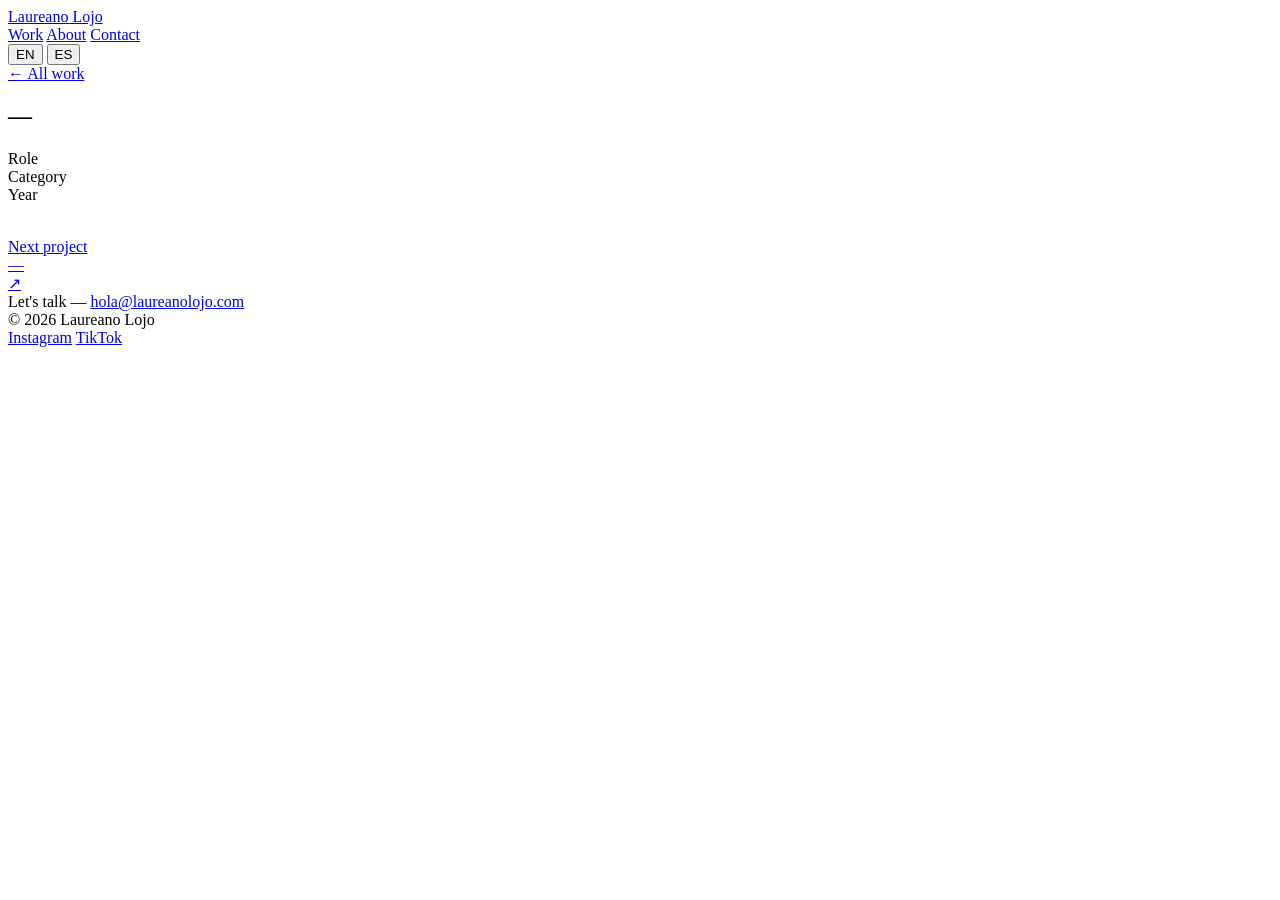
==== project.html @ 5b1f00d1 "Add files via upload" ====
<!DOCTYPE html>
<html lang="en">
<head>
<meta charset="UTF-8">
<meta name="viewport" content="width=device-width, initial-scale=1.0">
<title>Project — Laureano Lojo</title>
<link rel="preconnect" href="https://fonts.googleapis.com">
<link rel="preconnect" href="https://fonts.gstatic.com" crossorigin>
<link href="https://fonts.googleapis.com/css2?family=Space+Grotesk:wght@400;500;600;700&family=Inter:wght@400;500&display=swap" rel="stylesheet">
<link rel="stylesheet" href="assets/style.css">
</head>
<body>

<header>
  <div class="bar wrap">
    <a class="wordmark" href="index.html">Laureano Lojo</a>
    <div class="navwrap">
      <nav>
        <a href="projects.html" data-en="Work" data-es="Trabajo">Work</a>
        <a href="index.html#about" data-en="About" data-es="Sobre mí">About</a>
        <a href="index.html#contact" data-en="Contact" data-es="Contacto">Contact</a>
      </nav>
      <div class="langtoggle">
        <button data-lang="en" class="active">EN</button>
        <button data-lang="es">ES</button>
      </div>
    </div>
  </div>
</header>

<main class="wrap" id="pd-root">
  <section class="pd-hero">
    <a class="pd-back" href="projects.html">← <span data-en="All work" data-es="Todo el trabajo">All work</span></a>
    <h1 class="pd-title" id="pd-title">—</h1>
    <div class="pd-meta">
      <div><span class="k" data-en="Role" data-es="Rol">Role</span><span class="v" id="pd-role-v"></span></div>
      <div><span class="k" data-en="Category" data-es="Categoría">Category</span><span class="v" id="pd-cat-v"></span></div>
      <div><span class="k" data-en="Year" data-es="Año">Year</span><span class="v" id="pd-year-v"></span></div>
    </div>
    <div class="pd-cover"><img id="pd-cover-img" src="" alt=""></div>
  </section>

  <section class="pd-body">
    <p id="pd-desc"></p>
  </section>

  <section class="pd-gallery" id="pd-gallery"></section>

  <a class="pd-next" id="pd-next-link" href="#">
    <div>
      <div class="label" data-en="Next project" data-es="Siguiente proyecto">Next project</div>
      <div class="name" id="pd-next-name">—</div>
    </div>
    <div>↗</div>
  </a>
</main>

<footer class="wrap" id="contact">
  <div class="big"><span data-en="Let's talk —" data-es="Hablemos —">Let's talk —</span> <a href="mailto:hola@laureanolojo.com">hola@laureanolojo.com</a></div>
  <div class="foot-row">
    <span>© 2026 Laureano Lojo</span>
    <div class="socials">
      <a href="https://instagram.com/laureanolojo" target="_blank" rel="noopener">Instagram</a>
      <a href="https://tiktok.com/@laureanolojo" target="_blank" rel="noopener">TikTok</a>
    </div>
  </div>
</footer>

<script src="assets/data.js"></script>
<script src="assets/main.js"></script>
</body>
</html>
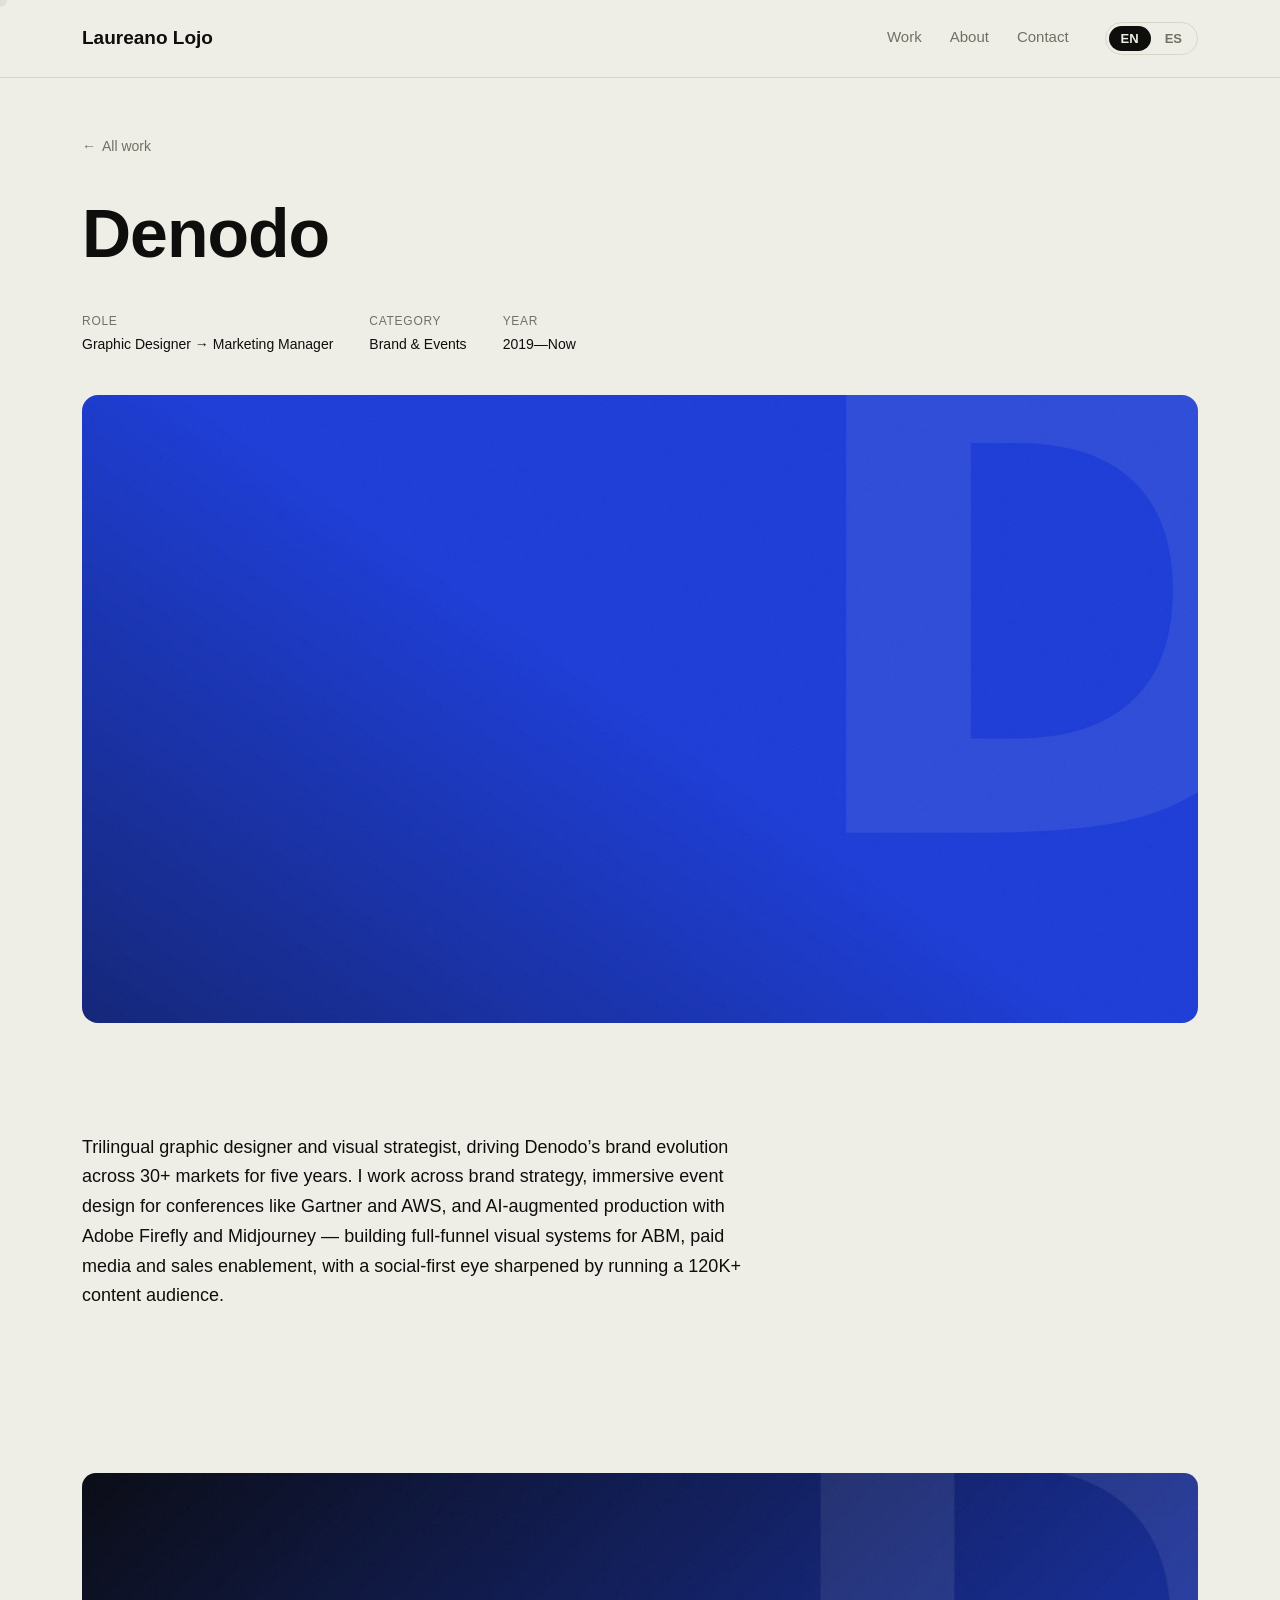
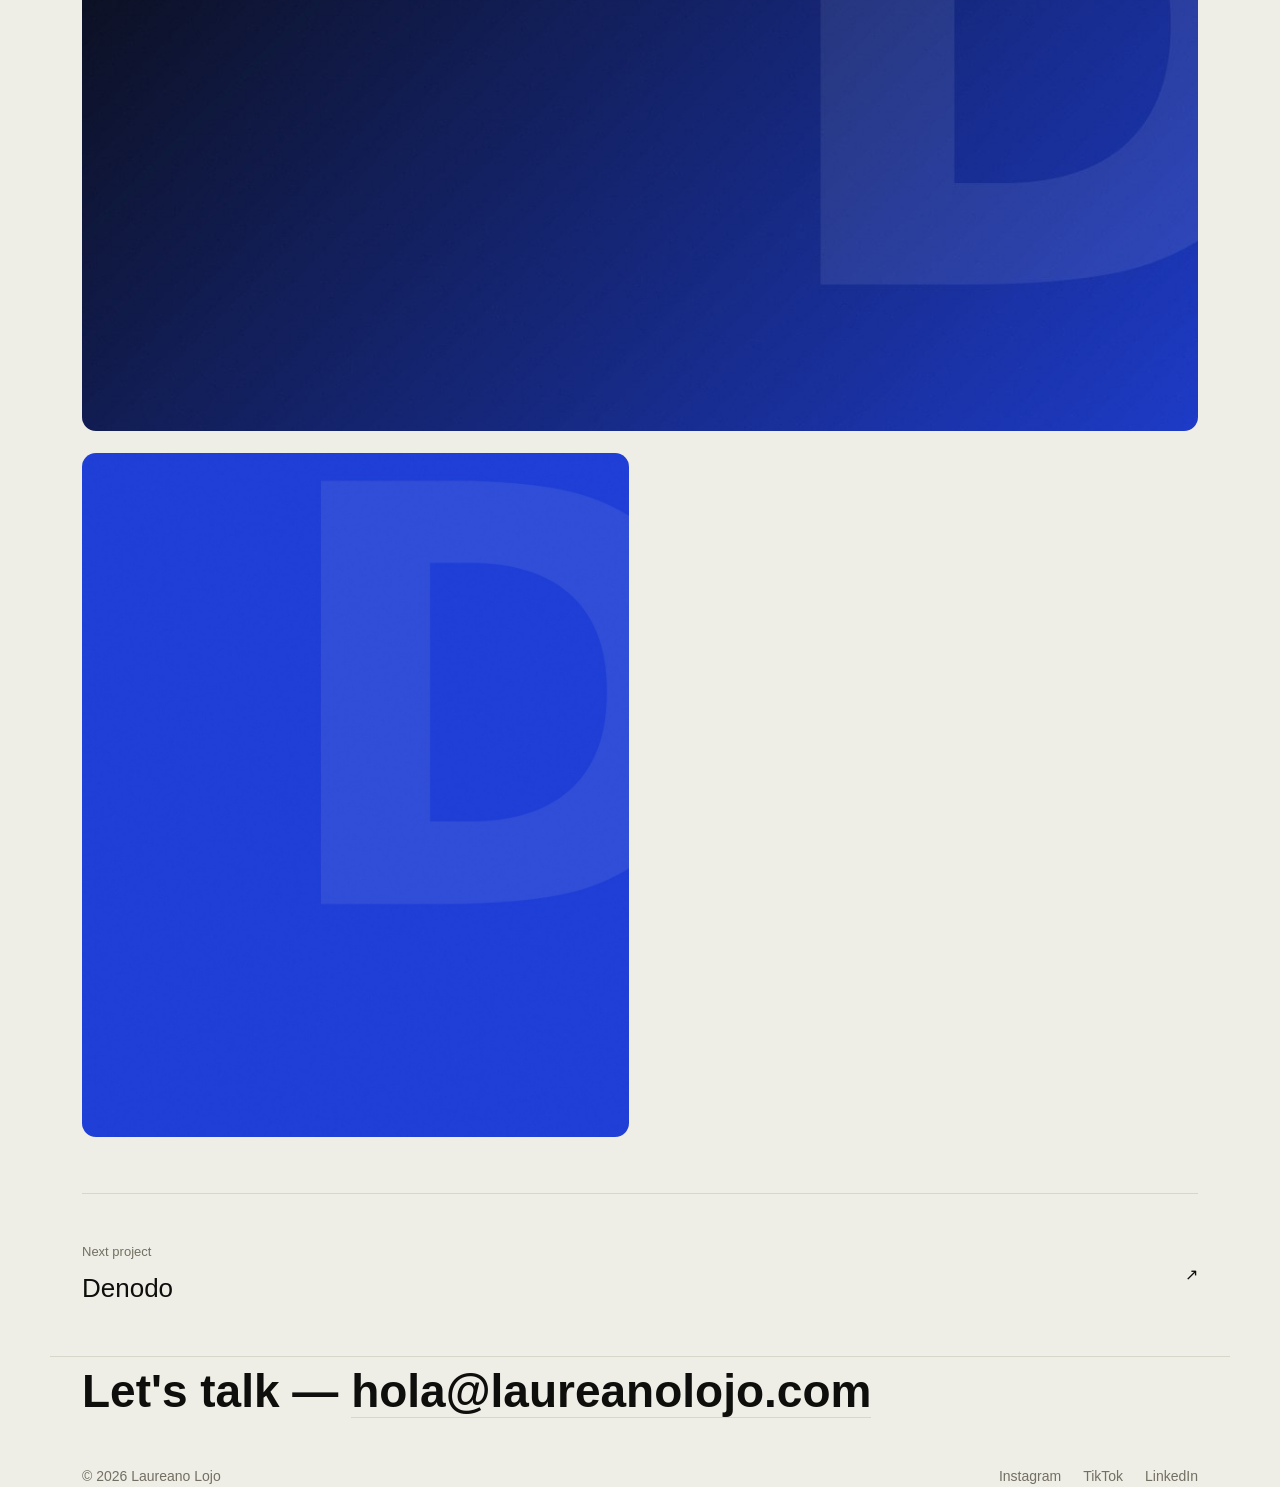
==== commit 48e317de: "Updated Website" ====
--- a/project.html
+++ b/project.html
@@ -62,6 +62,7 @@
     <div class="socials">
       <a href="https://instagram.com/laureanolojo" target="_blank" rel="noopener">Instagram</a>
       <a href="https://tiktok.com/@laureanolojo" target="_blank" rel="noopener">TikTok</a>
+      <a href="https://www.linkedin.com/in/laureano-lojo-a14077158/" target="_blank" rel="noopener">LinkedIn</a>
     </div>
   </div>
 </footer>
--- a/assets/style.css
+++ b/assets/style.css
@@ -0,0 +1,250 @@
+:root{
+  --paper:#efeee6;
+  --ink:#0e0e0c;
+  --muted:#726f63;
+  --line:#d8d5c9;
+  --accent:#3d2bff;
+  --accent-warm:#ff5b2e;
+  --maxw:1180px;
+}
+
+*{box-sizing:border-box;}
+html{scroll-behavior:smooth;}
+body{
+  margin:0;
+  background:var(--paper);
+  color:var(--ink);
+  font-family:'Inter', sans-serif;
+  font-size:16px;
+  line-height:1.5;
+  -webkit-font-smoothing:antialiased;
+  cursor:default;
+}
+h1,h2,h3,.display{
+  font-family:'Space Grotesk', sans-serif;
+  font-weight:600;
+  letter-spacing:-0.015em;
+  margin:0;
+}
+a{color:inherit;text-decoration:none;}
+img{display:block;max-width:100%;}
+.wrap{max-width:var(--maxw);margin:0 auto;padding:0 32px;}
+
+@media (prefers-reduced-motion: reduce){
+  *{animation:none !important;transition:none !important;}
+}
+
+/* ---------- custom cursor ---------- */
+#cursor{
+  position:fixed;top:0;left:0;width:14px;height:14px;border-radius:50%;
+  background:var(--ink);pointer-events:none;z-index:200;
+  transform:translate(-50%,-50%);
+  transition:width .22s cubic-bezier(.2,.8,.2,1),height .22s cubic-bezier(.2,.8,.2,1),
+             background .22s ease, opacity .2s ease;
+  mix-blend-mode:difference;
+}
+#cursor.big{width:84px;height:84px;background:var(--accent-warm);}
+#cursor .label{
+  position:absolute;inset:0;display:flex;align-items:center;justify-content:center;
+  font-family:'Space Grotesk',sans-serif;font-size:12px;font-weight:600;color:#fff;
+  opacity:0;transition:opacity .2s ease;text-transform:uppercase;letter-spacing:.04em;
+}
+#cursor.big .label{opacity:1;}
+body.touch #cursor{display:none;}
+
+/* ---------- header ---------- */
+header{
+  position:sticky;top:0;z-index:20;
+  background:color-mix(in srgb, var(--paper) 86%, transparent);
+  backdrop-filter:blur(8px);
+  border-bottom:1px solid var(--line);
+}
+header .bar{
+  display:flex;justify-content:space-between;align-items:center;
+  padding:22px 32px;
+}
+.wordmark{font-family:'Space Grotesk',sans-serif;font-size:19px;font-weight:600;}
+.navwrap{display:flex;align-items:center;gap:36px;}
+nav{display:flex;gap:28px;font-size:15px;}
+nav a{color:var(--muted);position:relative;padding-bottom:2px;}
+nav a:hover{color:var(--ink);}
+nav a::after{
+  content:'';position:absolute;left:0;right:0;bottom:-3px;height:1px;
+  background:var(--accent);transform:scaleX(0);transform-origin:left;
+  transition:transform .25s ease;
+}
+nav a:hover::after{transform:scaleX(1);}
+
+.langtoggle{
+  display:flex;gap:2px;font-family:'Space Grotesk',sans-serif;font-size:13px;font-weight:600;
+  border:1px solid var(--line);border-radius:20px;padding:3px;
+}
+.langtoggle button{
+  border:none;background:none;padding:5px 12px;border-radius:16px;color:var(--muted);
+  font-family:inherit;font-size:inherit;font-weight:inherit;cursor:pointer;transition:background .2s,color .2s;
+}
+.langtoggle button.active{background:var(--ink);color:var(--paper);}
+
+/* ---------- hero ---------- */
+.hero{padding:104px 0 64px;opacity:0;transform:translateY(16px);animation:rise .75s cubic-bezier(.2,.7,.2,1) forwards .05s;}
+@keyframes rise{to{opacity:1;transform:translateY(0);}}
+.hero .kicker{color:var(--muted);font-size:14px;margin-bottom:26px;display:flex;align-items:center;gap:10px;}
+.hero .kicker .dot{width:7px;height:7px;border-radius:50%;background:var(--accent-warm);display:inline-block;}
+
+.hero-h1{
+  font-size:clamp(40px, 7vw, 92px);
+  line-height:1.02;
+  max-width:980px;
+  display:flex;flex-wrap:wrap;align-items:baseline;gap:0 20px;
+}
+.rotate-wrap{
+  display:inline-block;overflow:hidden;vertical-align:top;
+  height:1.02em;
+}
+.rotate-word{
+  display:block;color:var(--accent);font-style:normal;
+  transition:transform .5s cubic-bezier(.6,0,.2,1), opacity .35s ease;
+}
+
+.hero .role{margin-top:32px;color:var(--muted);font-size:17px;max-width:560px;}
+.hero .role strong{color:var(--ink);font-weight:500;}
+.hero .cta-row{margin-top:44px;display:flex;gap:16px;flex-wrap:wrap;}
+.btn{
+  font-family:'Space Grotesk',sans-serif;font-weight:600;font-size:15px;
+  padding:13px 24px;border-radius:30px;display:inline-flex;align-items:center;gap:8px;
+  transition:transform .2s ease, background .2s ease, color .2s ease;
+}
+.btn-solid{background:var(--ink);color:var(--paper);}
+.btn-solid:hover{background:var(--accent);color:#fff;transform:translateY(-2px);}
+.btn-outline{border:1px solid var(--line);}
+.btn-outline:hover{border-color:var(--ink);transform:translateY(-2px);}
+
+/* ---------- marquee ---------- */
+.marquee{
+  background:var(--ink);color:var(--paper);overflow:hidden;white-space:nowrap;
+  padding:16px 0;border-top:1px solid var(--line);border-bottom:1px solid var(--line);
+}
+.marquee-track{display:inline-flex;animation:scroll 28s linear infinite;}
+.marquee-track span{
+  font-family:'Space Grotesk',sans-serif;font-size:16px;font-weight:500;padding:0 22px;
+  display:inline-flex;align-items:center;gap:22px;
+}
+.marquee-track span::after{content:'—';color:var(--accent-warm);}
+@keyframes scroll{from{transform:translateX(0);}to{transform:translateX(-50%);}}
+
+/* ---------- section shell ---------- */
+section{padding:88px 0;}
+.section-inner{border-top:1px solid var(--line);padding-top:56px;}
+.section-head{display:flex;justify-content:space-between;align-items:baseline;margin-bottom:44px;gap:20px;flex-wrap:wrap;}
+.section-head h2{font-size:clamp(24px,3vw,32px);}
+.section-head .sub{color:var(--muted);font-size:14px;}
+
+/* ---------- project grid (cards) ---------- */
+.project-grid{
+  display:grid;grid-template-columns:repeat(6,1fr);gap:22px;align-items:start;
+}
+
+/* home page: one tall featured card + two stacked beside it */
+#home-grid{
+  grid-template-columns:1.5fr 1fr;
+  grid-template-rows:1fr 1fr;
+  grid-template-areas:"a b" "a c";
+  align-items:stretch;
+}
+#home-grid .pcard:nth-child(1){grid-area:a;display:flex;flex-direction:column;height:100%;}
+#home-grid .pcard:nth-child(1) .imgwrap{flex:1;aspect-ratio:auto;}
+#home-grid .pcard:nth-child(2){grid-area:b;}
+#home-grid .pcard:nth-child(3){grid-area:c;}
+.pcard{
+  border-radius:14px;overflow:hidden;position:relative;background:var(--line);
+  grid-column:span 3;display:block;
+}
+.pcard.large{grid-column:span 4;}
+.pcard.small{grid-column:span 2;}
+.pcard .imgwrap{aspect-ratio:4/3;overflow:hidden;}
+.pcard.large .imgwrap{aspect-ratio:16/10;}
+.pcard img{width:100%;height:100%;object-fit:cover;transition:transform .6s cubic-bezier(.2,.7,.2,1);}
+.pcard:hover img{transform:scale(1.06);}
+.pcard .fallback{
+  width:100%;height:100%;display:flex;align-items:center;justify-content:center;
+  font-family:'Space Grotesk',sans-serif;font-size:15px;color:rgba(255,255,255,.7);
+}
+.pcard .info{
+  padding:18px 20px 22px;display:flex;justify-content:space-between;align-items:flex-end;
+  background:var(--paper);
+}
+.pcard .info .t{font-family:'Space Grotesk',sans-serif;font-size:19px;font-weight:600;}
+.pcard .info .c{color:var(--muted);font-size:13px;margin-top:4px;}
+.pcard .info .y{color:var(--muted);font-size:13px;white-space:nowrap;}
+
+/* ---------- about ---------- */
+.about-grid{display:grid;grid-template-columns:1.1fr .9fr;gap:56px;}
+.about-grid p{max-width:520px;color:var(--ink);font-size:18px;line-height:1.55;}
+.about-grid .facts div{padding:14px 0;border-top:1px solid var(--line);display:flex;justify-content:space-between;font-size:14px;}
+.about-grid .facts div:first-child{border-top:none;}
+.about-grid .facts .k{color:var(--muted);}
+.about-grid .facts .v{font-weight:500;text-align:right;}
+
+/* ---------- footer ---------- */
+footer{padding:80px 0 48px;border-top:1px solid var(--line);}
+footer .big{font-family:'Space Grotesk',sans-serif;font-size:clamp(28px,4.5vw,46px);font-weight:600;}
+footer .big a{border-bottom:1px solid var(--line);transition:border-color .2s, color .2s;}
+footer .big a:hover{border-color:var(--accent);color:var(--accent);}
+.foot-row{margin-top:40px;display:flex;justify-content:space-between;color:var(--muted);font-size:14px;flex-wrap:wrap;gap:12px;}
+.foot-row .socials{display:flex;gap:22px;}
+.foot-row a:hover{color:var(--ink);}
+
+/* ---------- projects page ---------- */
+.page-hero{padding:64px 0 48px;}
+.page-hero h1{font-size:clamp(36px,6vw,64px);}
+.filters{display:flex;gap:10px;margin-top:36px;flex-wrap:wrap;}
+.filters button{
+  font-family:'Space Grotesk',sans-serif;font-weight:500;font-size:14px;
+  border:1px solid var(--line);background:none;padding:9px 18px;border-radius:22px;
+  color:var(--muted);cursor:pointer;transition:all .2s ease;
+}
+.filters button.active{background:var(--ink);color:var(--paper);border-color:var(--ink);}
+
+/* ---------- project detail ---------- */
+.pd-hero{padding:56px 0 36px;}
+.pd-back{color:var(--muted);font-size:14px;display:inline-flex;align-items:center;gap:6px;}
+.pd-back:hover{color:var(--ink);}
+.pd-title{font-size:clamp(36px,6vw,68px);margin-top:24px;}
+.pd-meta{display:flex;gap:36px;margin-top:28px;flex-wrap:wrap;color:var(--muted);font-size:14px;}
+.pd-meta div span{display:block;}
+.pd-meta div .k{font-size:12px;text-transform:uppercase;letter-spacing:.06em;margin-bottom:4px;}
+.pd-meta div .v{color:var(--ink);font-weight:500;font-family:'Space Grotesk',sans-serif;}
+.pd-cover{border-radius:16px;overflow:hidden;margin-top:40px;aspect-ratio:16/9;}
+.pd-cover img{width:100%;height:100%;object-fit:cover;}
+.pd-body{padding:56px 0;max-width:680px;}
+.pd-body p{font-size:18px;line-height:1.65;color:var(--ink);}
+.pd-gallery{display:grid;grid-template-columns:1fr 1fr;gap:22px;padding-bottom:56px;}
+.pd-gallery .g{border-radius:14px;overflow:hidden;}
+.pd-gallery .g:first-child{grid-column:1/-1;aspect-ratio:16/8;}
+.pd-gallery .g img{width:100%;height:100%;object-fit:cover;}
+.pd-next{border-top:1px solid var(--line);padding:48px 0;display:flex;justify-content:space-between;align-items:center;}
+.pd-next .label{color:var(--muted);font-size:13px;}
+.pd-next .name{font-family:'Space Grotesk',sans-serif;font-size:26px;margin-top:8px;}
+
+@media (max-width:900px){
+  .about-grid{grid-template-columns:1fr;}
+  .project-grid{grid-template-columns:repeat(2,1fr);}
+  .pcard, .pcard.large, .pcard.small{grid-column:span 2;}
+  #home-grid{grid-template-columns:1fr;grid-template-rows:auto auto auto;grid-template-areas:"a" "b" "c";align-items:start;}
+  #home-grid .pcard:nth-child(1){height:auto;display:block;}
+  #home-grid .pcard:nth-child(1) .imgwrap{aspect-ratio:16/10;flex:none;}
+  .pd-gallery{grid-template-columns:1fr;}
+  .pd-gallery .g{aspect-ratio:16/10;}
+  .pd-gallery .g:first-child{aspect-ratio:16/10;}
+}
+@media (max-width:640px){
+  header .bar{padding:16px 20px;}
+  .wordmark{font-size:16px;white-space:nowrap;}
+  .navwrap{gap:14px;}
+  nav{gap:16px;font-size:14px;}
+  .hero{padding:72px 0 48px;}
+  .hero-h1{gap:0 10px;}
+  section{padding:64px 0;}
+  #cursor{display:none;}
+  .pd-meta{gap:22px;}
+}
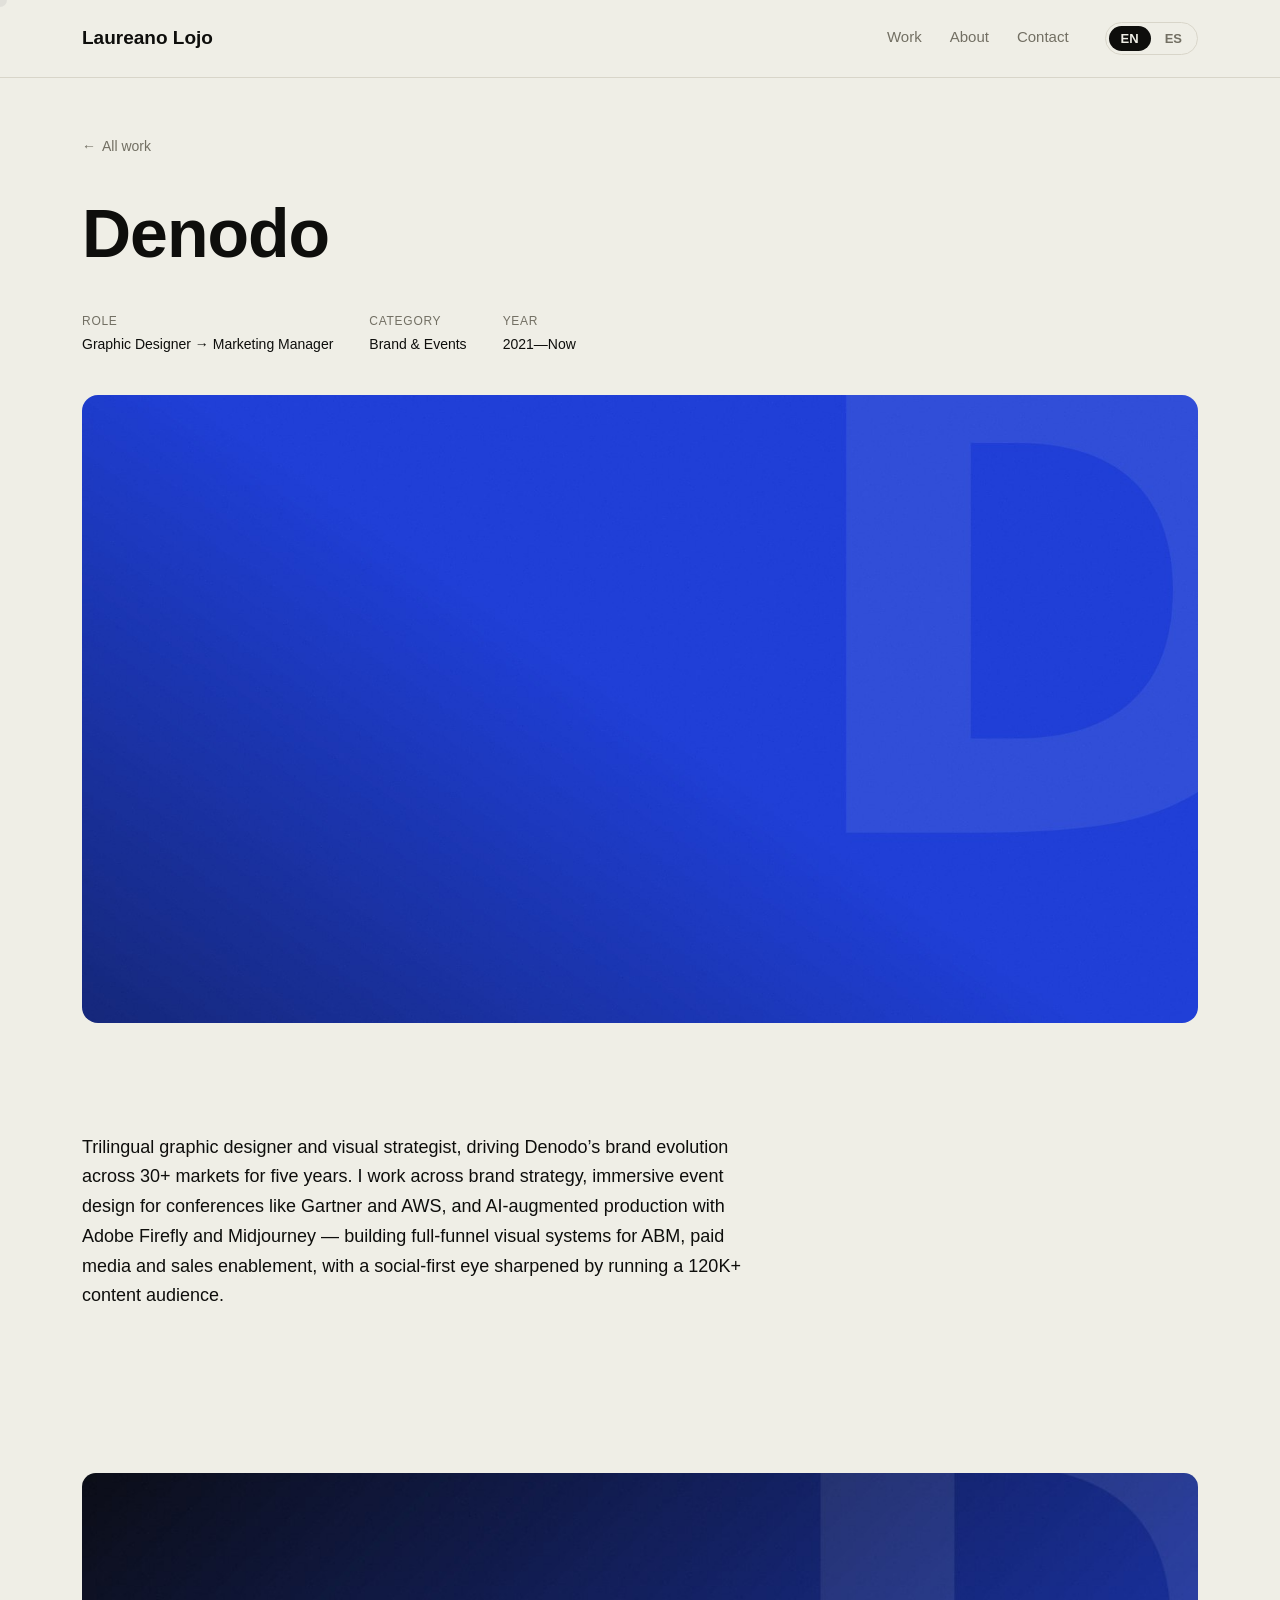
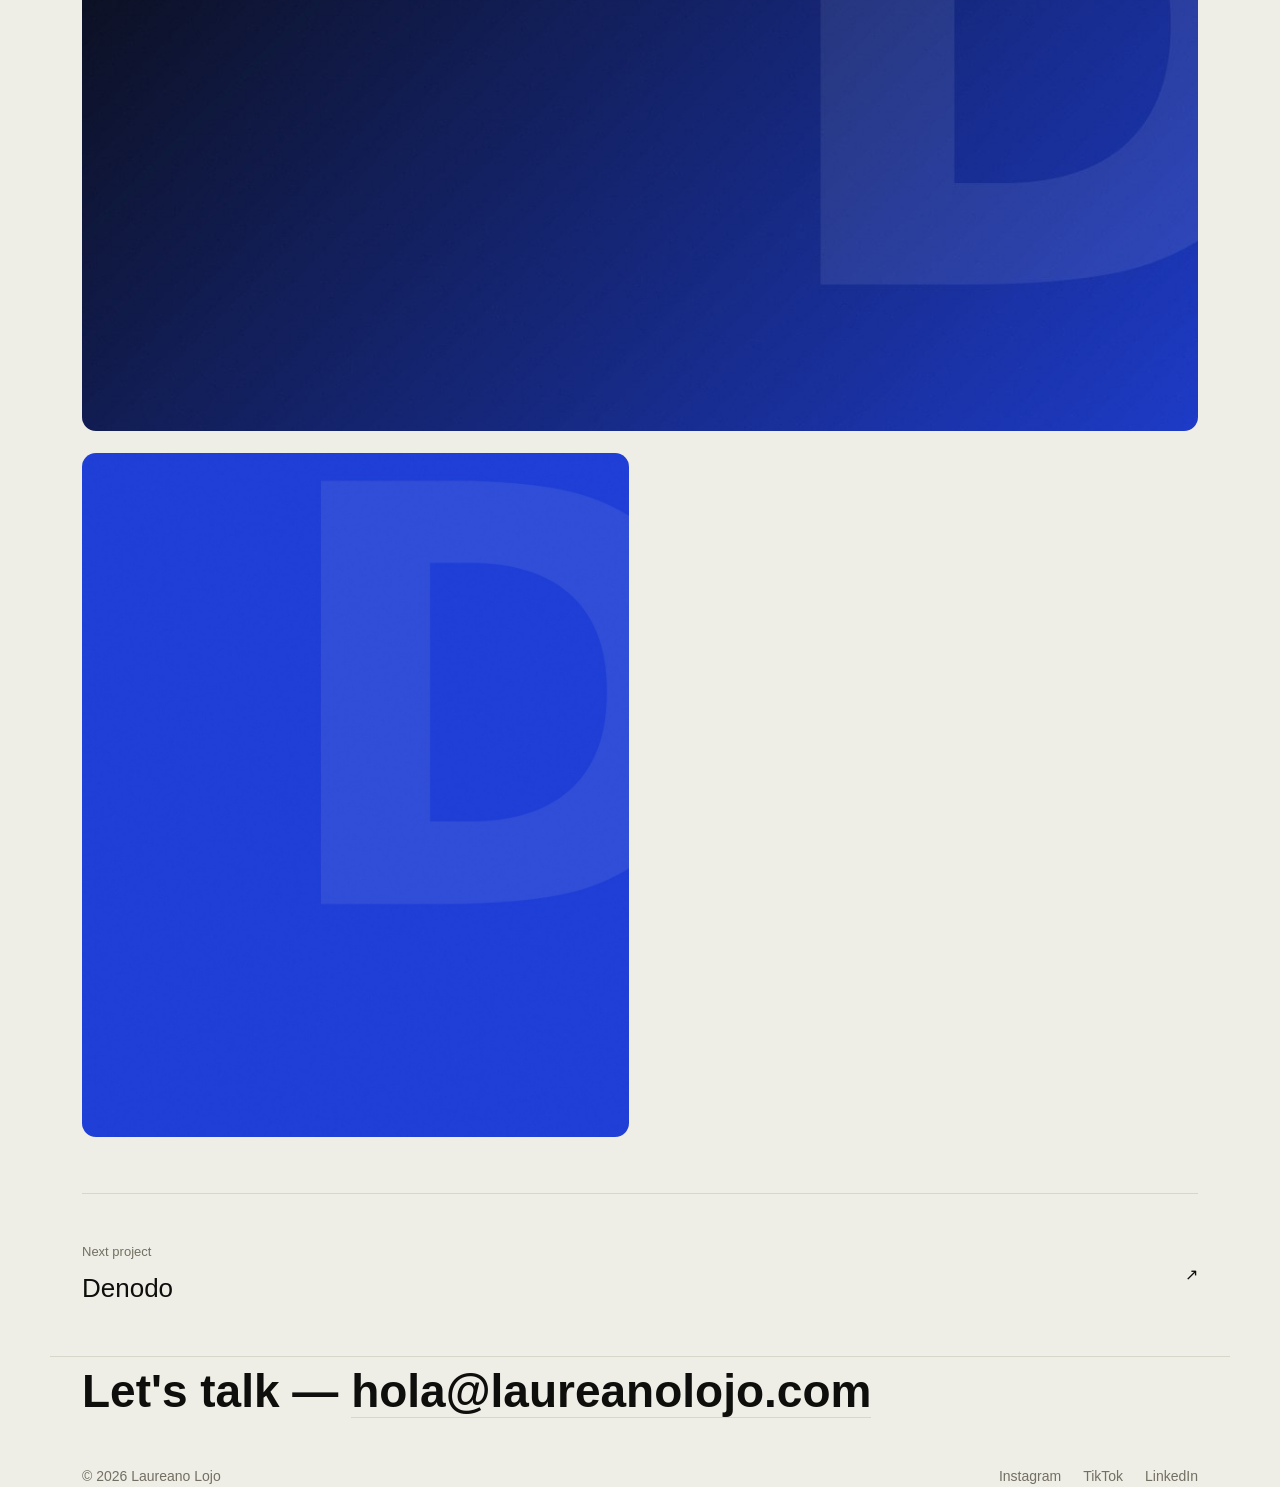
==== commit 21b3bbdc: "Add files via upload" ====
--- a/project.html
+++ b/project.html
@@ -37,6 +37,9 @@
       <div><span class="k" data-en="Category" data-es="Categoría">Category</span><span class="v" id="pd-cat-v"></span></div>
       <div><span class="k" data-en="Year" data-es="Año">Year</span><span class="v" id="pd-year-v"></span></div>
     </div>
+    <a id="pd-link" class="btn btn-outline" href="#" target="_blank" rel="noopener" style="margin-top:24px;display:none;">
+      <span data-en="Visit site" data-es="Ver sitio">Visit site</span> ↗
+    </a>
     <div class="pd-cover"><img id="pd-cover-img" src="" alt=""></div>
   </section>
 
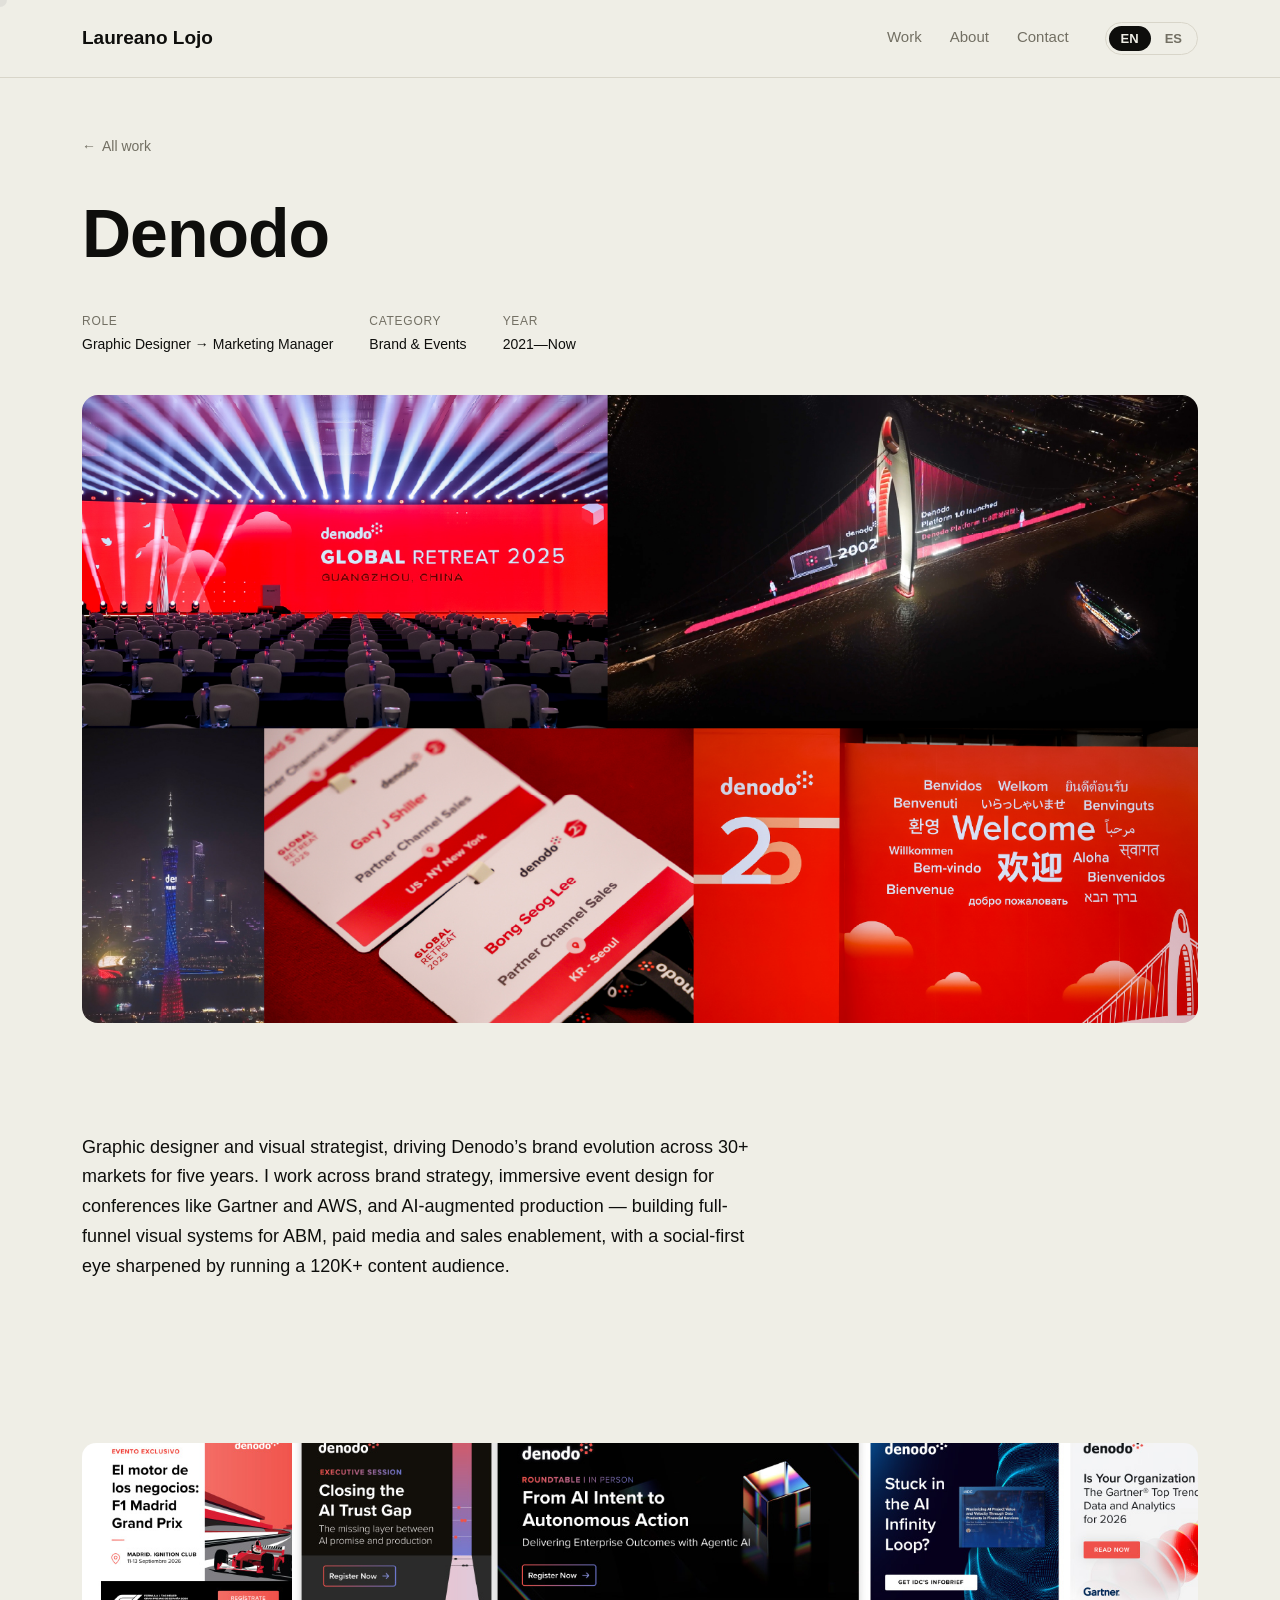
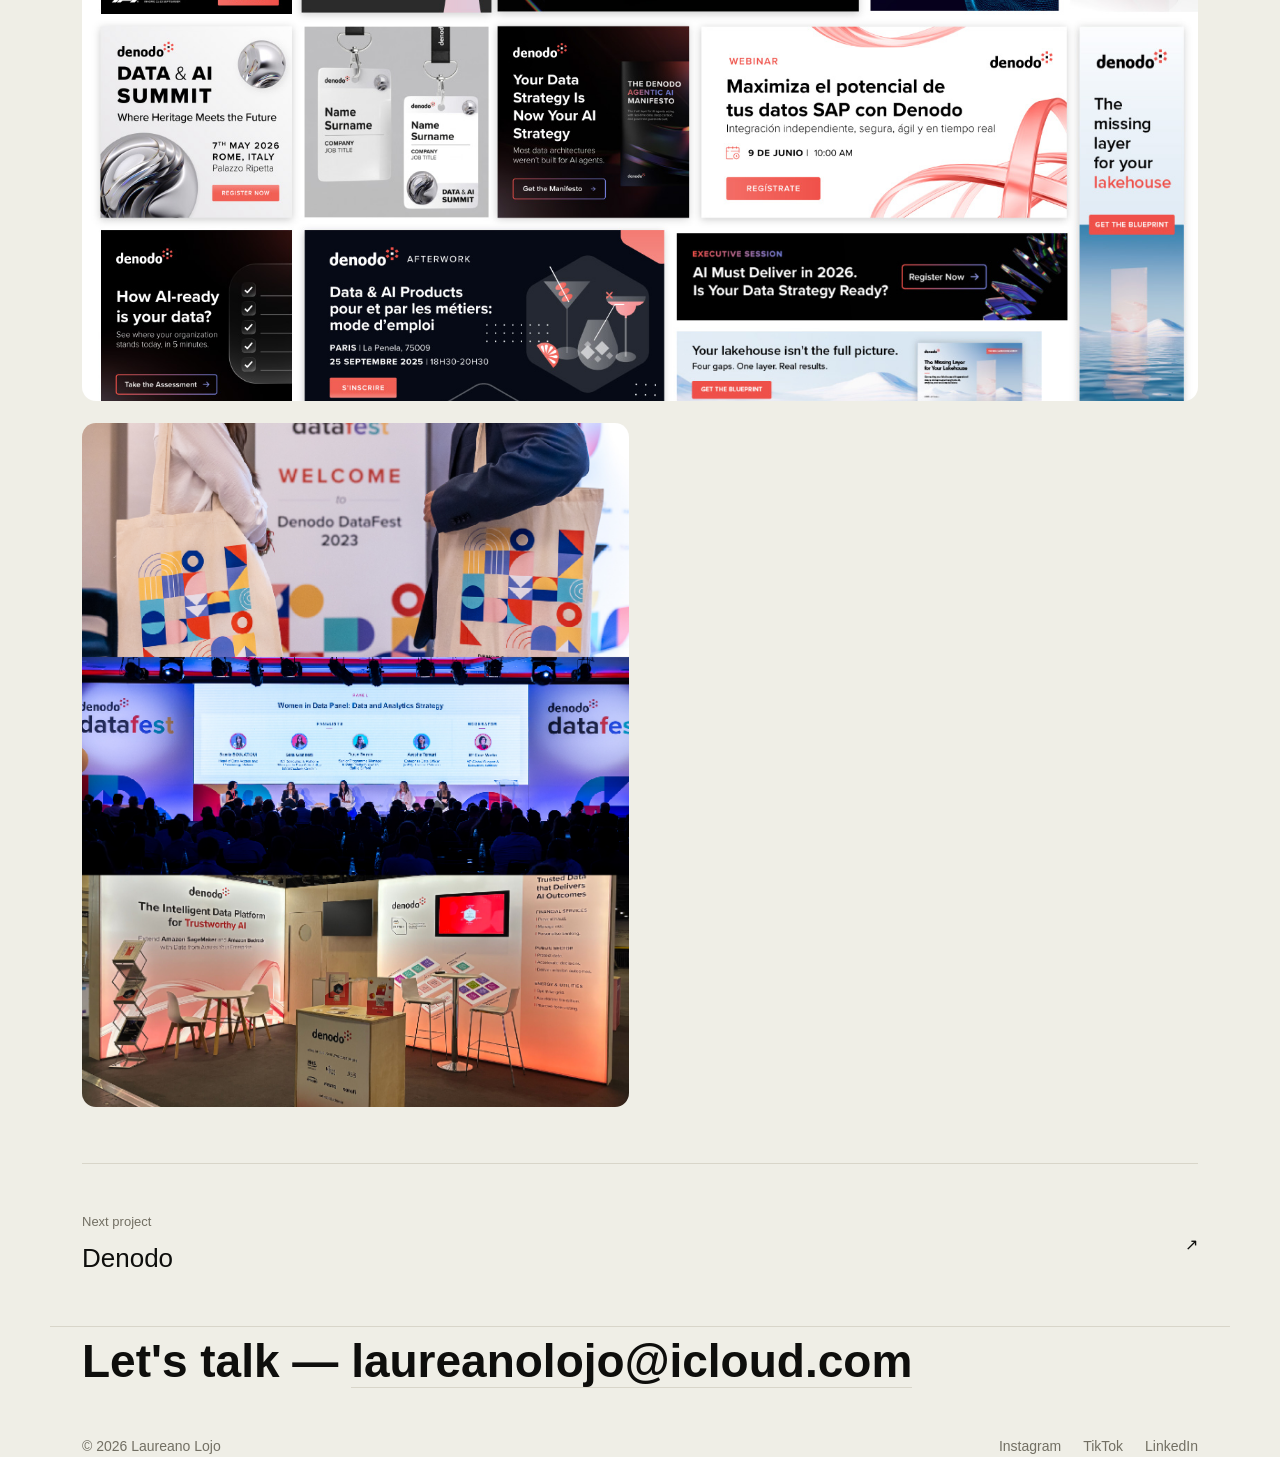
==== commit 3ee7d3eb: "Add files via upload" ====
--- a/project.html
+++ b/project.html
@@ -59,7 +59,7 @@
 </main>
 
 <footer class="wrap" id="contact">
-  <div class="big"><span data-en="Let's talk —" data-es="Hablemos —">Let's talk —</span> <a href="mailto:hola@laureanolojo.com">hola@laureanolojo.com</a></div>
+  <div class="big"><span data-en="Let's talk —" data-es="Hablemos —">Let's talk —</span> <a href="mailto:laureanolojo@icloud.com">laureanolojo@icloud.com</a></div>
   <div class="foot-row">
     <span>© 2026 Laureano Lojo</span>
     <div class="socials">
--- a/assets/style.css
+++ b/assets/style.css
@@ -39,17 +39,12 @@
   position:fixed;top:0;left:0;width:14px;height:14px;border-radius:50%;
   background:var(--ink);pointer-events:none;z-index:200;
   transform:translate(-50%,-50%);
-  transition:width .22s cubic-bezier(.2,.8,.2,1),height .22s cubic-bezier(.2,.8,.2,1),
-             background .22s ease, opacity .2s ease;
+  transition:width .3s cubic-bezier(.2,.8,.2,1), height .3s cubic-bezier(.2,.8,.2,1),
+             border-radius .3s cubic-bezier(.2,.8,.2,1);
   mix-blend-mode:difference;
 }
-#cursor.big{width:84px;height:84px;background:var(--accent-warm);}
-#cursor .label{
-  position:absolute;inset:0;display:flex;align-items:center;justify-content:center;
-  font-family:'Space Grotesk',sans-serif;font-size:12px;font-weight:600;color:#fff;
-  opacity:0;transition:opacity .2s ease;text-transform:uppercase;letter-spacing:.04em;
-}
-#cursor.big .label{opacity:1;}
+#cursor.big{width:44px;height:44px;border-radius:8px;}
+
 body.touch #cursor{display:none;}
 
 /* ---------- header ---------- */
@@ -124,13 +119,13 @@
   background:var(--ink);color:var(--paper);overflow:hidden;white-space:nowrap;
   padding:16px 0;border-top:1px solid var(--line);border-bottom:1px solid var(--line);
 }
-.marquee-track{display:inline-flex;animation:scroll 28s linear infinite;}
+.marquee-track{display:inline-flex;animation:scroll 42s linear infinite;}
 .marquee-track span{
   font-family:'Space Grotesk',sans-serif;font-size:16px;font-weight:500;padding:0 22px;
-  display:inline-flex;align-items:center;gap:22px;
+  display:inline-flex;align-items:center;gap:22px;white-space:nowrap;
 }
 .marquee-track span::after{content:'—';color:var(--accent-warm);}
-@keyframes scroll{from{transform:translateX(0);}to{transform:translateX(-50%);}}
+@keyframes scroll{from{transform:translateX(0);}to{transform:translateX(-33.3333%);}}
 
 /* ---------- section shell ---------- */
 section{padding:88px 0;}
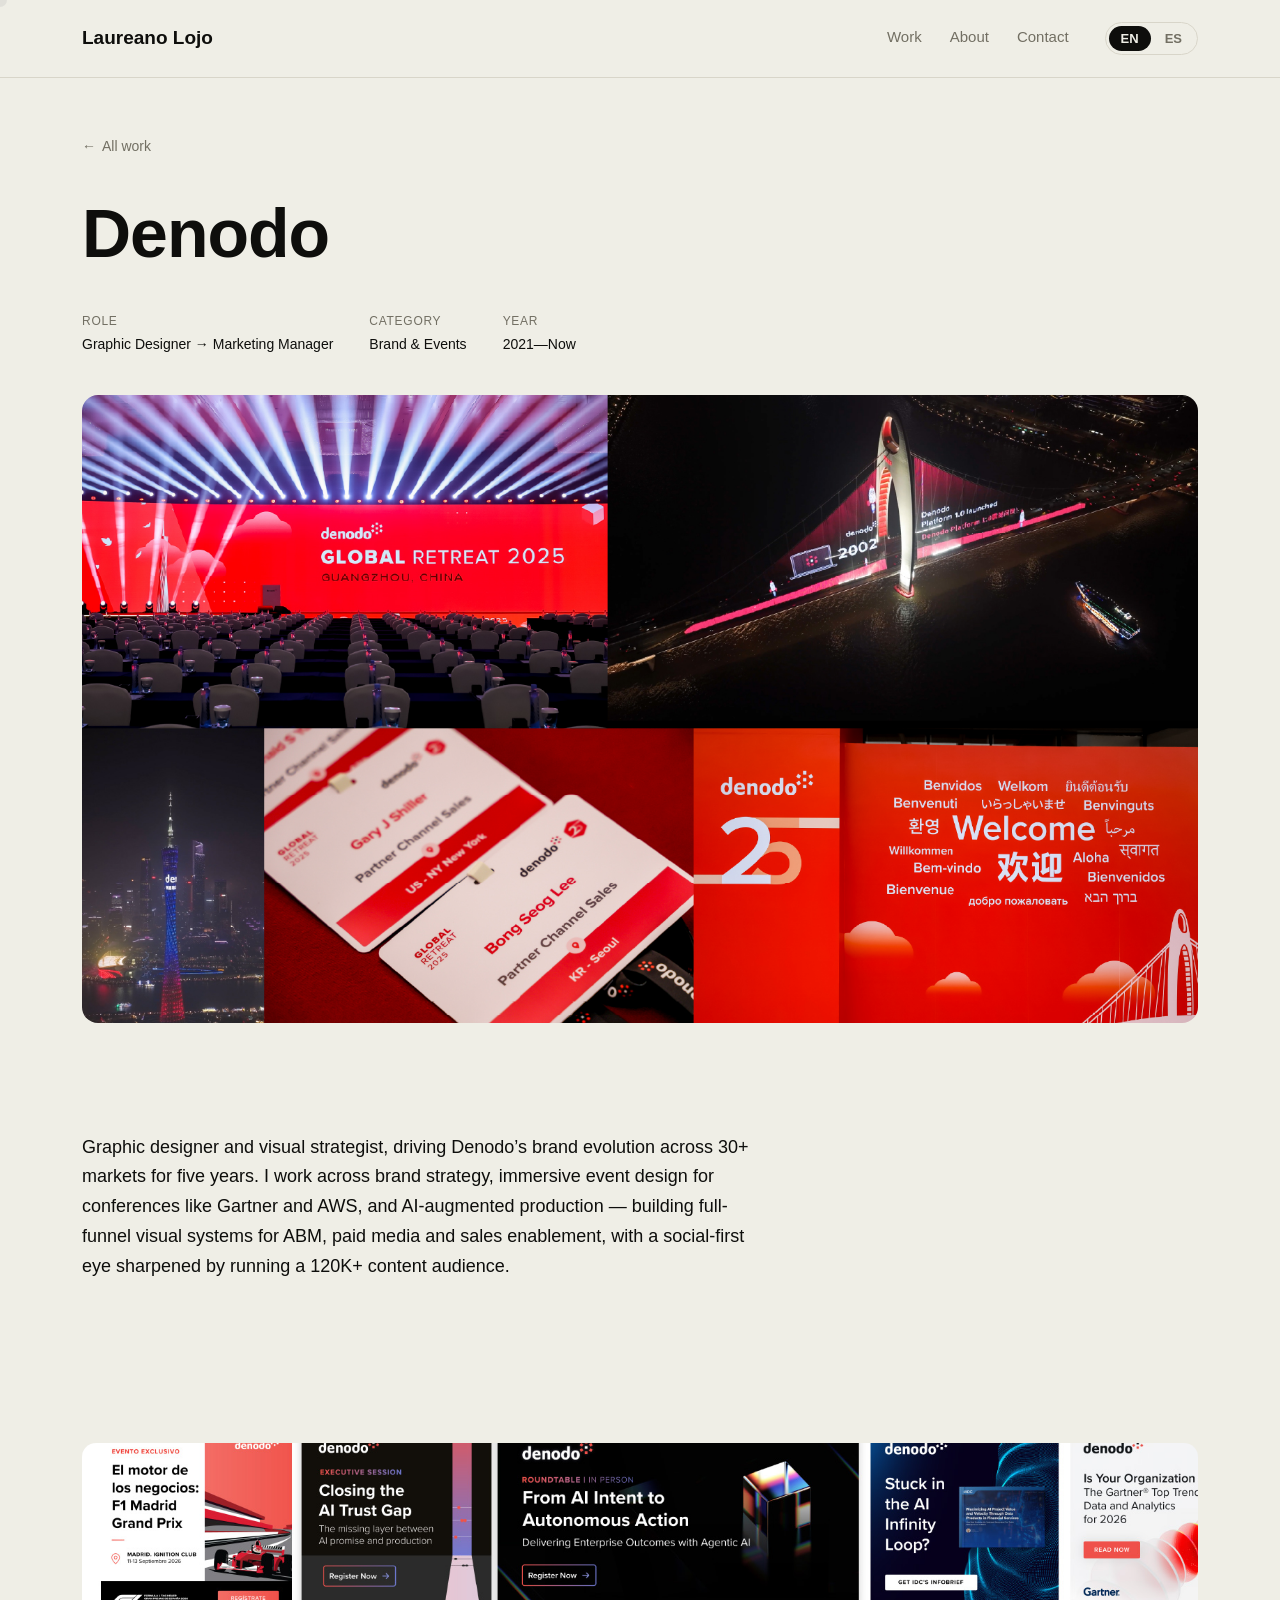
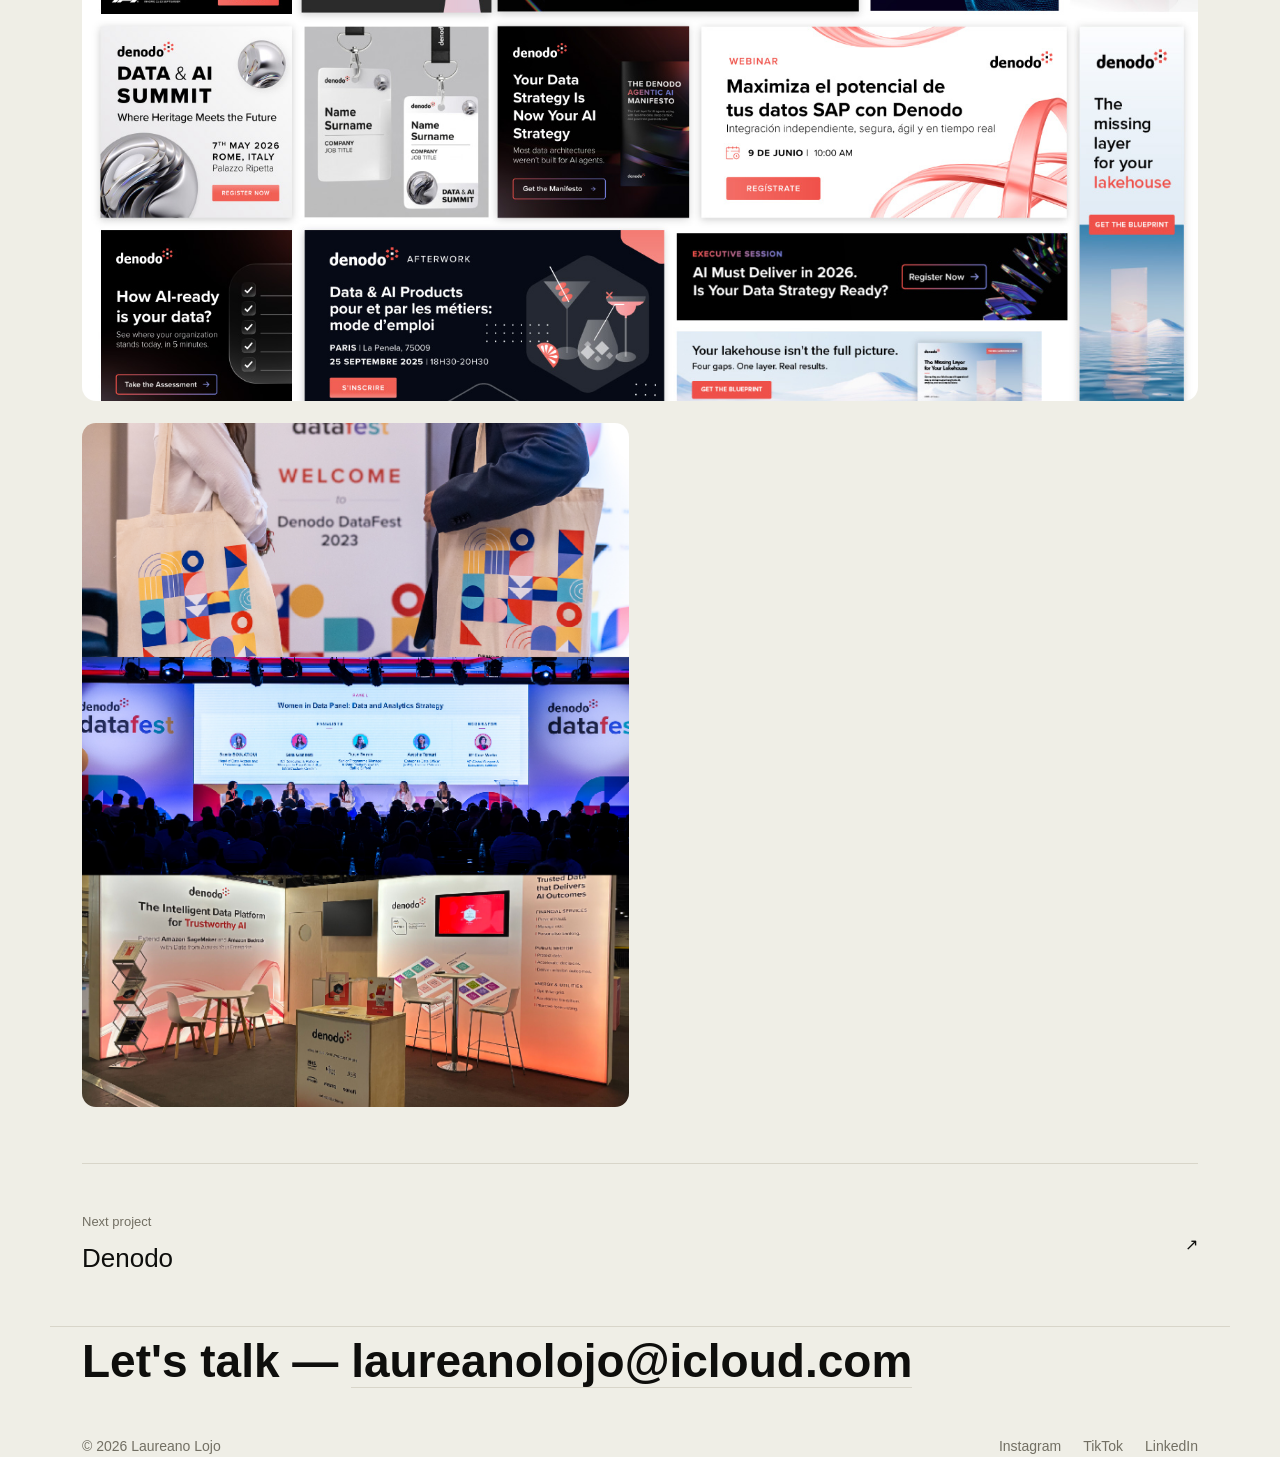
==== commit ea9b9289: "Add files via upload" ====
--- a/project.html
+++ b/project.html
@@ -1,12 +1,23 @@
 <!DOCTYPE html>
 <html lang="en">
 <head>
+<script>document.documentElement.classList.add("js");</script>
 <meta charset="UTF-8">
 <meta name="viewport" content="width=device-width, initial-scale=1.0">
 <title>Project — Laureano Lojo</title>
+<meta property="og:type" content="website">
+<meta property="og:title" content="Laureano Lojo — Design">
+<meta property="og:description" content="Graphic designer — brand, product and content. A Coruña, Spain.">
+<meta property="og:image" content="https://nitolojo.github.io/laureano-portfolio/assets/images/og-image.jpg">
+<meta name="twitter:card" content="summary_large_image">
+<meta name="twitter:image" content="https://nitolojo.github.io/laureano-portfolio/assets/images/og-image.jpg">
 <link rel="preconnect" href="https://fonts.googleapis.com">
 <link rel="preconnect" href="https://fonts.gstatic.com" crossorigin>
 <link href="https://fonts.googleapis.com/css2?family=Space+Grotesk:wght@400;500;600;700&family=Inter:wght@400;500&display=swap" rel="stylesheet">
+<link rel="icon" type="image/x-icon" href="assets/favicon.ico">
+<link rel="icon" type="image/png" sizes="32x32" href="assets/favicon-32.png">
+<link rel="icon" type="image/png" sizes="16x16" href="assets/favicon-16.png">
+<link rel="apple-touch-icon" href="assets/apple-touch-icon.png">
 <link rel="stylesheet" href="assets/style.css">
 </head>
 <body>
@@ -43,11 +54,11 @@
     <div class="pd-cover"><img id="pd-cover-img" src="" alt=""></div>
   </section>
 
-  <section class="pd-body">
+  <section class="pd-body reveal">
     <p id="pd-desc"></p>
   </section>
 
-  <section class="pd-gallery" id="pd-gallery"></section>
+  <section class="pd-gallery reveal" id="pd-gallery"></section>
 
   <a class="pd-next" id="pd-next-link" href="#">
     <div>
--- a/assets/style.css
+++ b/assets/style.css
@@ -243,3 +243,25 @@
   #cursor{display:none;}
   .pd-meta{gap:22px;}
 }
+
+/* ---------- scroll reveal ---------- */
+.js .reveal{opacity:0;transform:translateY(28px);transition:opacity .7s cubic-bezier(.2,.7,.2,1), transform .7s cubic-bezier(.2,.7,.2,1);}
+.reveal.in-view{opacity:1;transform:translateY(0);}
+.js .stat.reveal:nth-child(1){transition-delay:0s;}
+.js .stat.reveal:nth-child(2){transition-delay:.08s;}
+.js .stat.reveal:nth-child(3){transition-delay:.16s;}
+
+/* ---------- stats block ---------- */
+.stats-grid{display:grid;grid-template-columns:repeat(3,1fr);gap:22px;}
+.stat{padding-top:0;}
+.stat-num{font-family:'Space Grotesk',sans-serif;font-size:clamp(40px,6vw,64px);font-weight:600;line-height:1;color:var(--ink);}
+.stat-num .stat-plus{color:var(--accent);}
+.stat-label{margin-top:10px;color:var(--muted);font-size:14px;}
+@media (max-width:640px){.stats-grid{grid-template-columns:1fr;gap:28px;}}
+
+/* ---------- project card tilt ---------- */
+.pcard{transform-style:preserve-3d;will-change:transform;transition:transform .2s ease-out;}
+.project-grid{perspective:1200px;}
+
+/* ---------- magnetic buttons ---------- */
+.btn{will-change:transform;}
